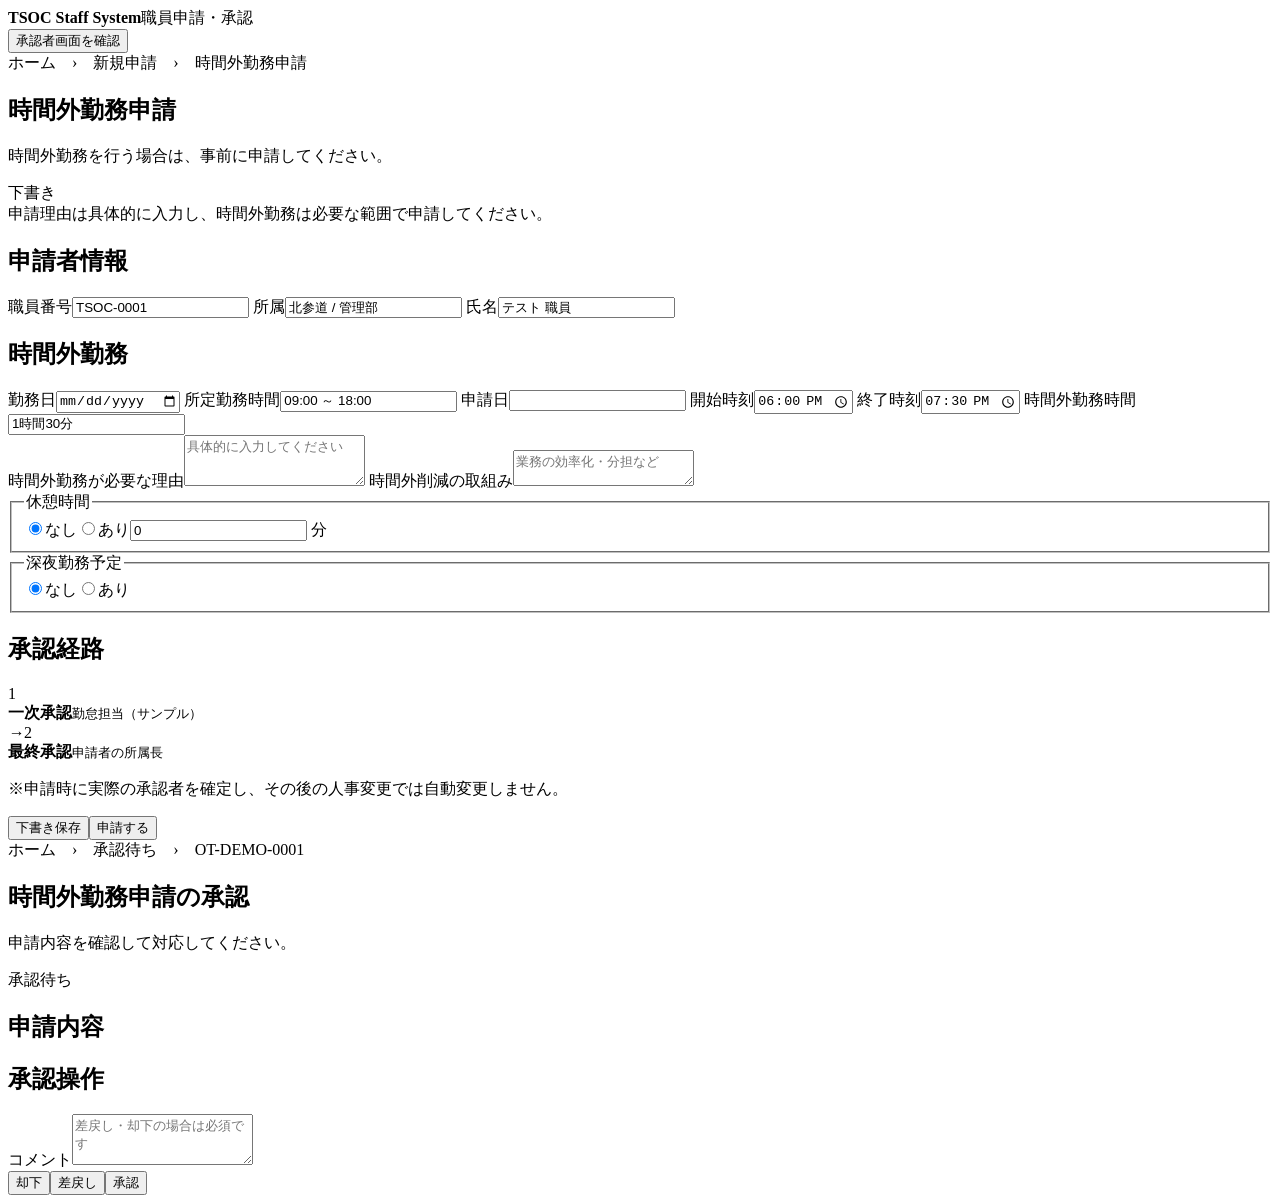
==== prototype/index.html @ 1eba5ebb "feat: add overtime browser prototype" ====
<!doctype html>
<html lang="ja">
<head>
<meta charset="utf-8"><meta name="viewport" content="width=device-width,initial-scale=1">
<title>TSOC Staff System | 時間外勤務申請</title>
<link rel="stylesheet" href="./styles.css">
</head>
<body>
<header><div><strong>TSOC Staff System</strong><span>職員申請・承認</span></div><button id="roleBtn" class="ghost">承認者画面を確認</button></header>
<main>
<section id="applicantView">
  <div class="crumb">ホーム　›　新規申請　›　時間外勤務申請</div>
  <div class="title-row"><div><h1>時間外勤務申請</h1><p>時間外勤務を行う場合は、事前に申請してください。</p></div><span class="badge">下書き</span></div>
  <div class="notice">申請理由は具体的に入力し、時間外勤務は必要な範囲で申請してください。</div>
  <form id="overtimeForm">
    <section class="card"><h2>申請者情報</h2><div class="grid3">
      <label>職員番号<input value="TSOC-0001" readonly></label>
      <label>所属<input value="北参道 / 管理部" readonly></label>
      <label>氏名<input value="テスト 職員" readonly></label>
    </div></section>
    <section class="card"><h2>時間外勤務</h2><div class="grid3">
      <label>勤務日<input id="workDate" type="date" required></label>
      <label>所定勤務時間<input value="09:00 ～ 18:00" readonly></label>
      <label>申請日<input id="applyDate" readonly></label>
      <label>開始時刻<input id="start" type="time" value="18:00" required></label>
      <label>終了時刻<input id="end" type="time" value="19:30" required></label>
      <label>時間外勤務時間<input id="duration" value="1時間30分" readonly></label>
    </div>
    <label>時間外勤務が必要な理由<textarea id="reason" rows="3" required placeholder="具体的に入力してください"></textarea></label>
    <label>時間外削減の取組み<textarea id="reduction" rows="2" required placeholder="業務の効率化・分担など"></textarea></label>
    <div class="grid2">
      <fieldset><legend>休憩時間</legend><label class="inline"><input type="radio" name="break" value="なし" checked>なし</label><label class="inline"><input type="radio" name="break" value="あり">あり</label><input id="breakMinutes" type="number" min="0" value="0"> 分</fieldset>
      <fieldset><legend>深夜勤務予定</legend><label class="inline"><input type="radio" name="late" value="なし" checked>なし</label><label class="inline"><input type="radio" name="late" value="あり">あり</label></fieldset>
    </div></section>
    <section class="card"><h2>承認経路</h2><div class="route"><span>1</span><div><b>一次承認</b><small>勤怠担当（サンプル）</small></div><i>→</i><span>2</span><div><b>最終承認</b><small>申請者の所属長</small></div></div><p class="muted">※申請時に実際の承認者を確定し、その後の人事変更では自動変更しません。</p></section>
    <div class="actions"><button type="button" class="secondary" id="draftBtn">下書き保存</button><button type="submit">申請する</button></div>
  </form>
</section>
<section id="approvalView" class="hidden">
 <div class="crumb">ホーム　›　承認待ち　›　OT-DEMO-0001</div><div class="title-row"><div><h1>時間外勤務申請の承認</h1><p>申請内容を確認して対応してください。</p></div><span class="badge blue" id="approvalStatus">承認待ち</span></div>
 <section class="card" id="summary"><h2>申請内容</h2><div id="summaryBody" class="summary"></div></section>
 <section class="card"><h2>承認操作</h2><label>コメント<textarea id="comment" rows="3" placeholder="差戻し・却下の場合は必須です"></textarea></label><div class="actions"><button class="danger" id="rejectBtn">却下</button><button class="secondary" id="returnBtn">差戻し</button><button id="approveBtn">承認</button></div></section>
</section>
</main>
<div id="toast"></div>
<script src="./app.js"></script>
</body></html>
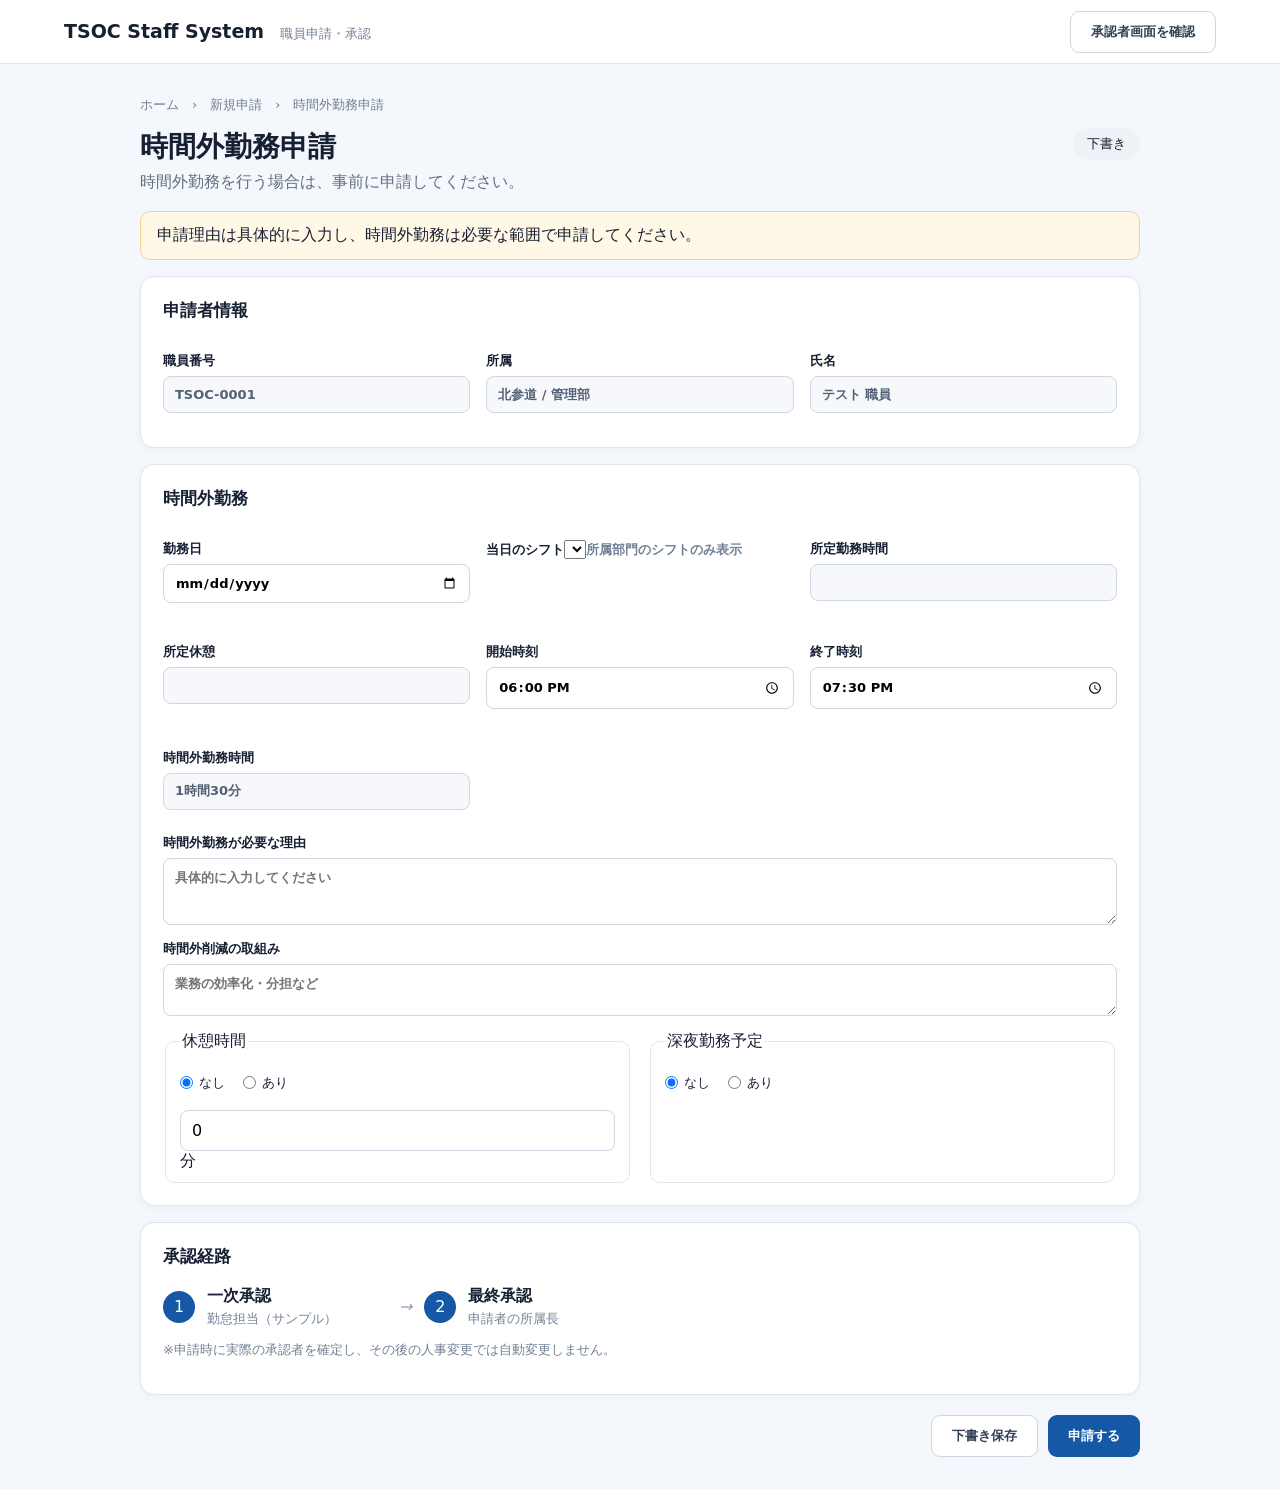
==== commit 7673d8c3: "feat: add department-filtered shift selector" ====
--- a/prototype/index.html
+++ b/prototype/index.html
@@ -20,9 +20,9 @@
     </div></section>
     <section class="card"><h2>時間外勤務</h2><div class="grid3">
       <label>勤務日<input id="workDate" type="date" required></label>
-      <label>所定勤務時間<input value="09:00 ～ 18:00" readonly></label>
-      <label>申請日<input id="applyDate" readonly></label>
-      <label>開始時刻<input id="start" type="time" value="18:00" required></label>
+      <label>当日のシフト<select id="workPattern" required></select><small class="muted">所属部門のシフトのみ表示</small></label>
+      <label>所定勤務時間<input id="scheduledHours" readonly></label>
+      <label>所定休憩<input id="scheduledBreak" readonly></label><label>開始時刻<input id="start" type="time" value="18:00" required></label>
       <label>終了時刻<input id="end" type="time" value="19:30" required></label>
       <label>時間外勤務時間<input id="duration" value="1時間30分" readonly></label>
     </div>
--- a/prototype/styles.css
+++ b/prototype/styles.css
@@ -0,0 +1 @@
+:root{font-family:system-ui,-apple-system,"Noto Sans JP",sans-serif;color:#172033;background:#f4f7fb}*{box-sizing:border-box}body{margin:0}header{height:64px;background:#fff;border-bottom:1px solid #dfe5ee;display:flex;align-items:center;justify-content:space-between;padding:0 5vw}header strong{font-size:19px}header span{margin-left:16px;color:#718096;font-size:13px}main{max-width:1040px;margin:32px auto;padding:0 20px}.crumb,.muted{color:#718096;font-size:13px}.title-row{display:flex;justify-content:space-between;align-items:start;margin:14px 0 18px}.title-row h1{margin:0 0 6px;font-size:28px}.title-row p{margin:0;color:#637083}.badge{background:#eef1f5;border-radius:999px;padding:7px 14px;font-size:13px}.badge.blue{background:#e7f0ff;color:#1859a9}.notice{background:#fff8e6;border:1px solid #f0d58a;padding:13px 16px;border-radius:10px;margin-bottom:16px}.card{background:#fff;border:1px solid #dfe5ee;border-radius:14px;padding:22px;margin:16px 0;box-shadow:0 2px 8px #16233a0a}.card h2{font-size:17px;margin:0 0 18px}.grid3{display:grid;grid-template-columns:repeat(3,1fr);gap:16px}.grid2{display:grid;grid-template-columns:1fr 1fr;gap:16px}label{display:block;font-size:13px;font-weight:600;margin:12px 0}input,textarea{width:100%;border:1px solid #cfd7e3;border-radius:8px;padding:10px 11px;margin-top:6px;font:inherit;background:#fff}input[readonly]{background:#f6f8fb;color:#536174}fieldset{border:1px solid #dfe5ee;border-radius:10px;padding:10px 14px}.inline{display:inline-flex;align-items:center;margin-right:18px;font-weight:400}.inline input{width:auto;margin:0 6px 0 0}.actions{display:flex;justify-content:flex-end;gap:10px;margin:20px 0}button{border:0;border-radius:9px;padding:11px 20px;background:#1458a6;color:white;font-weight:700;cursor:pointer}.secondary,.ghost{background:#fff;color:#334155;border:1px solid #cfd7e3}.danger{background:#b42318}.route{display:flex;align-items:center;gap:12px}.route>span{width:32px;height:32px;border-radius:50%;display:grid;place-items:center;background:#1458a6;color:#fff}.route div{min-width:180px}.route small{display:block;color:#718096;margin-top:3px}.route i{color:#94a3b8}.hidden{display:none}.summary{display:grid;grid-template-columns:180px 1fr;gap:8px 18px}.summary b{color:#64748b}#toast{position:fixed;right:24px;bottom:24px;background:#172033;color:#fff;padding:12px 18px;border-radius:9px;opacity:0;transition:.2s;pointer-events:none}#toast.show{opacity:1}@media(max-width:720px){.grid3,.grid2{grid-template-columns:1fr}.route{align-items:flex-start;flex-wrap:wrap}header span{display:none}.summary{grid-template-columns:1fr}}
